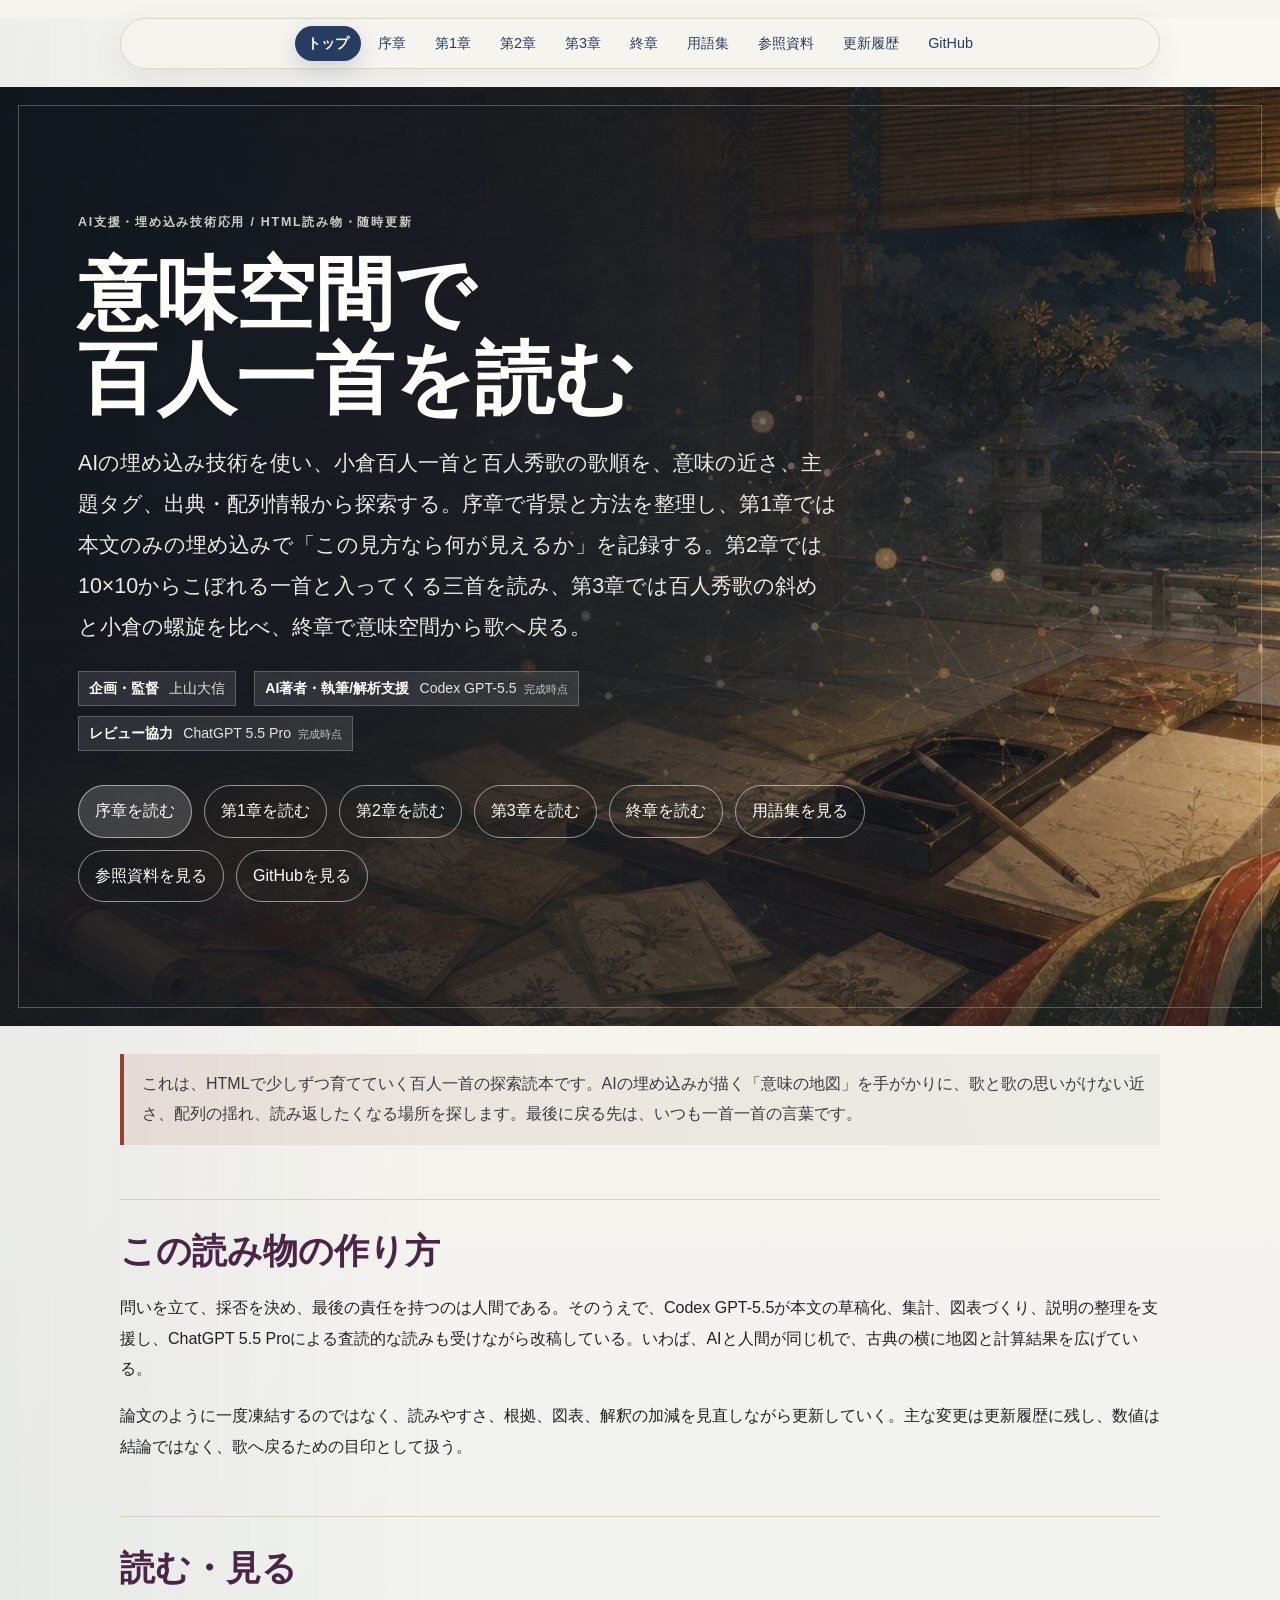
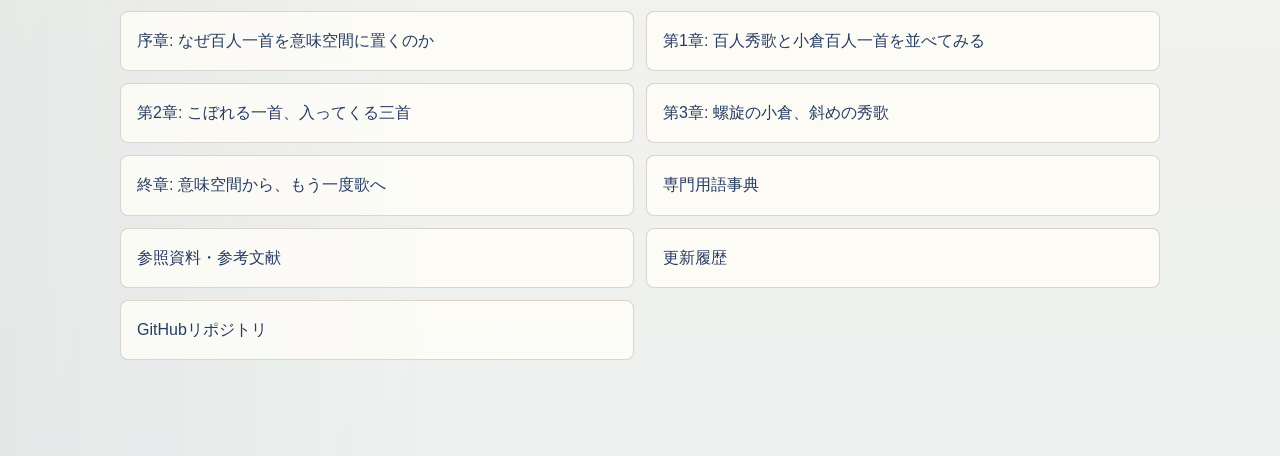
==== docs/index.html @ 50a4e195 "Initial public HTML reading series" ====
<!doctype html>
<html lang="ja">
  <head>
    <meta charset="utf-8" />
    <meta name="viewport" content="width=device-width, initial-scale=1" />
    <title>意味空間で百人一首を読む</title>
    <link rel="icon" type="image/svg+xml" href="./favicon.svg" />
    <style>
      body {
        color: #202124;
        font-family: -apple-system, BlinkMacSystemFont, "Hiragino Sans", "Yu Gothic", sans-serif;
        line-height: 1.8;
        margin: 0;
      }
      main {
        margin: 0 auto;
        max-width: 880px;
        padding: 48px 24px 64px;
      }
      nav a {
        margin-right: 16px;
      }
      h1 {
        font-size: clamp(2rem, 6vw, 4rem);
        line-height: 1.2;
      }
      a {
        color: #2457a6;
      }
      .note {
        border-left: 4px solid #d0d7de;
        padding-left: 16px;
      }
    </style>
    <link rel="stylesheet" href="./assets/reading.css?v=20260703-heian-hero4" />
  </head>
  <body class="home">
    <main>
      <nav>
        <a href="./" aria-current="page">トップ</a>
        <a href="./paper/0/">序章</a>
        <a href="./paper/">第1章</a>
        <a href="./paper/2/">第2章</a>
        <a href="./paper/3/">第3章</a>
        <a href="./paper/final/">終章</a>
        <a href="./glossary/">用語集</a>
        <a href="./references/">参照資料</a>
        <a href="./updates/">更新履歴</a>
        <a href="https://github.com/dueyama/hyakunin-isshu-semantic-map">GitHub</a>
      </nav>
      <header class="home-hero">
        <p class="eyebrow">AI支援・埋め込み技術応用 / HTML読み物・随時更新</p>
        <h1>意味空間で<br />百人一首を読む</h1>
        <p class="lead">
          AIの埋め込み技術を使い、小倉百人一首と百人秀歌の歌順を、意味の近さ、主題タグ、出典・配列情報から探索する。序章で背景と方法を整理し、第1章では本文のみの埋め込みで「この見方なら何が見えるか」を記録する。第2章では10×10からこぼれる一首と入ってくる三首を読み、第3章では百人秀歌の斜めと小倉の螺旋を比べ、終章で意味空間から歌へ戻る。
        </p>
        <div class="project-credits" aria-label="制作クレジット">
          <span><b>企画・監督</b> 上山大信</span>
          <span><b>AI著者・執筆/解析支援</b> Codex GPT-5.5 <small>完成時点</small></span>
          <span><b>レビュー協力</b> ChatGPT 5.5 Pro <small>完成時点</small></span>
        </div>
        <div class="hero-actions">
          <a href="./paper/0/">序章を読む</a>
          <a href="./paper/">第1章を読む</a>
          <a href="./paper/2/">第2章を読む</a>
          <a href="./paper/3/">第3章を読む</a>
          <a href="./paper/final/">終章を読む</a>
          <a href="./glossary/">用語集を見る</a>
          <a href="./references/">参照資料を見る</a>
          <a href="https://github.com/dueyama/hyakunin-isshu-semantic-map">GitHubを見る</a>
        </div>
      </header>
      <p class="note">
        これは、HTMLで少しずつ育てていく百人一首の探索読本です。AIの埋め込みが描く「意味の地図」を手がかりに、歌と歌の思いがけない近さ、配列の揺れ、読み返したくなる場所を探します。最後に戻る先は、いつも一首一首の言葉です。
      </p>
      <h2>この読み物の作り方</h2>
      <p>
        問いを立て、採否を決め、最後の責任を持つのは人間である。そのうえで、Codex GPT-5.5が本文の草稿化、集計、図表づくり、説明の整理を支援し、ChatGPT 5.5 Proによる査読的な読みも受けながら改稿している。いわば、AIと人間が同じ机で、古典の横に地図と計算結果を広げている。
      </p>
      <p>
        論文のように一度凍結するのではなく、読みやすさ、根拠、図表、解釈の加減を見直しながら更新していく。主な変更は更新履歴に残し、数値は結論ではなく、歌へ戻るための目印として扱う。
      </p>
      <h2>読む・見る</h2>
      <ul>
        <li><a href="./paper/0/">序章: なぜ百人一首を意味空間に置くのか</a></li>
        <li><a href="./paper/">第1章: 百人秀歌と小倉百人一首を並べてみる</a></li>
        <li><a href="./paper/2/">第2章: こぼれる一首、入ってくる三首</a></li>
        <li><a href="./paper/3/">第3章: 螺旋の小倉、斜めの秀歌</a></li>
        <li><a href="./paper/final/">終章: 意味空間から、もう一度歌へ</a></li>
        <li><a href="./glossary/">専門用語事典</a></li>
        <li><a href="./references/">参照資料・参考文献</a></li>
        <li><a href="./updates/">更新履歴</a></li>
        <li><a href="https://github.com/dueyama/hyakunin-isshu-semantic-map">GitHubリポジトリ</a></li>
      </ul>
    </main>
  </body>
</html>
---- docs/assets/reading.css ----
* {
  box-sizing: border-box;
}

:root {
  color-scheme: light;
  --ink: #202124;
  --soft-ink: #3a3a3f;
  --muted: #74706a;
  --line: #d7d0c2;
  --paper: #f4f3ee;
  --wash: #eceff0;
  --panel: rgba(255, 254, 249, 0.92);
  --plum: #4b2447;
  --cinnabar: #9a3f2f;
  --moss: #526b55;
  --indigo: #263c61;
  --gold: #a77d35;
  --shadow: 0 22px 70px rgba(38, 45, 47, 0.15);
  --serif: "Hiragino Mincho ProN", "Yu Mincho", "YuMincho", "Noto Serif JP", serif;
  --sans: -apple-system, BlinkMacSystemFont, "Hiragino Sans", "Yu Gothic", "YuGothic", sans-serif;
}

html {
  background: var(--paper);
  scroll-padding-top: 112px;
}

body {
  background:
    linear-gradient(90deg, rgba(38, 60, 97, 0.05) 0, transparent 34%),
    linear-gradient(180deg, #f8f7f2 0, var(--paper) 58%, #eef1ef 100%);
  color: var(--ink);
  font-family: var(--sans);
  line-height: 1.9;
  margin: 0;
}

body.home main,
body.article main {
  margin: 0;
  max-width: none;
  padding: 0 0 80px;
}

body.home > main > *,
body.article > main > * {
  margin-left: auto;
  margin-right: auto;
  max-width: 1040px;
  width: calc(100% - 44px);
}

body.home > main > .home-hero,
body.article > main > .article-hero {
  max-width: none;
  width: 100%;
}

nav {
  align-items: center;
  background: rgba(244, 243, 238, 0.82);
  border: 1px solid rgba(215, 208, 194, 0.82);
  border-radius: 999px;
  box-shadow: 0 12px 34px rgba(32, 33, 36, 0.07);
  display: flex;
  flex-wrap: wrap;
  gap: 5px;
  justify-content: center;
  margin-bottom: 0;
  margin-top: 18px;
  padding: 7px;
  position: sticky;
  top: 14px;
  z-index: 5;
}

nav a,
.button {
  border-radius: 999px;
  color: var(--indigo);
  display: inline-flex;
  font-size: 0.9rem;
  letter-spacing: 0;
  line-height: 1.3;
  margin-right: 0;
  padding: 8px 12px;
  text-decoration: none;
}

nav a:hover,
.button:hover {
  background: rgba(38, 60, 97, 0.09);
}

nav a[aria-current="page"] {
  background: var(--indigo);
  box-shadow: 0 8px 22px rgba(38, 60, 97, 0.18);
  color: #fffdfa;
  font-weight: 700;
}

nav a[aria-current="page"]:hover {
  background: var(--indigo);
  color: #fffdfa;
}

a {
  color: var(--indigo);
  text-decoration-color: rgba(154, 63, 47, 0.45);
  text-decoration-thickness: 1px;
  text-underline-offset: 4px;
}

a:hover {
  color: var(--cinnabar);
}

.term {
  color: var(--indigo);
  text-decoration-color: rgba(154, 63, 47, 0.42);
  text-decoration-line: underline;
  text-decoration-style: dotted;
  text-decoration-thickness: 1px;
  text-underline-offset: 4px;
}

.home-hero,
.article-hero {
  --hero-image: url("../figures/hero-heian-semantic-map.jpg");
  background-image:
    linear-gradient(90deg, rgba(20, 24, 31, 0.88) 0%, rgba(30, 32, 37, 0.68) 52%, rgba(30, 32, 37, 0.2) 100%),
    var(--hero-image);
  background-position: center 62%;
  background-size: 145% auto;
  border-radius: 0;
  color: #fffdfa;
  margin-top: 18px;
  min-height: min(62vh, 590px);
  overflow: hidden;
  padding: clamp(64px, 10vw, 124px) clamp(24px, 7vw, 78px);
  position: relative;
  width: 100%;
}

.home-hero {
  --hero-image: url("../figures/hero-heian-semantic-map.jpg");
  background-position: center center;
  background-size: cover;
  margin-top: 18px;
  max-width: none;
  min-height: min(66vh, 620px);
  width: 100%;
}

.article-one .article-hero {
  --hero-image: url("../figures/hero-heian-semantic-map.jpg");
}

.article-zero .article-hero {
  --hero-image: url("../figures/hero-heian-semantic-map.jpg");
}

.home-hero::before,
.article-hero::before {
  border: 1px solid rgba(255, 253, 250, 0.26);
  content: "";
  inset: 18px;
  pointer-events: none;
  position: absolute;
}

.home-hero > *,
.article-hero > * {
  max-width: 820px;
  position: relative;
}

.meta,
.eyebrow {
  color: inherit;
  font-size: 0.78rem;
  font-weight: 700;
  letter-spacing: 0.14em;
  margin: 0 0 18px;
  opacity: 0.78;
  text-transform: uppercase;
}

h1 {
  font-family: var(--serif);
  font-size: clamp(2.45rem, 6.2vw, 5.15rem);
  font-weight: 600;
  letter-spacing: 0;
  line-height: 1.06;
  margin: 0 0 22px;
}

.article-hero h1 {
  font-size: clamp(2.25rem, 5.2vw, 4.65rem);
}

.lead {
  color: inherit;
  font-size: clamp(1.06rem, 2vw, 1.34rem);
  line-height: 1.92;
  max-width: 760px;
  opacity: 0.92;
}

.project-credits {
  display: flex;
  flex-wrap: wrap;
  gap: 10px 18px;
  margin: 22px 0 0;
  max-width: 760px;
}

.project-credits span {
  background: rgba(255, 253, 250, 0.1);
  border: 1px solid rgba(255, 253, 250, 0.22);
  color: rgba(255, 253, 250, 0.88);
  font-size: 0.88rem;
  line-height: 1.5;
  padding: 6px 10px;
}

.project-credits b {
  color: #fffdfa;
  font-weight: 700;
  margin-right: 0.45em;
}

.project-credits small {
  color: rgba(255, 253, 250, 0.72);
  font-size: 0.78em;
  margin-left: 0.3em;
  white-space: nowrap;
}

.home-hero .project-credits {
  margin-bottom: 28px;
}

.hero-actions {
  display: flex;
  flex-wrap: wrap;
  gap: 12px;
  margin-top: 34px;
}

.hero-actions a {
  border: 1px solid rgba(255, 253, 250, 0.54);
  border-radius: 999px;
  color: #fffdfa;
  padding: 10px 16px;
  text-decoration: none;
}

.hero-actions a:first-child {
  background: rgba(255, 253, 250, 0.16);
}

.hero-actions a:hover {
  background: rgba(255, 253, 250, 0.26);
  color: #fffdfa;
}

.home .note,
.article .note {
  background: linear-gradient(90deg, rgba(154, 63, 47, 0.1), rgba(82, 107, 85, 0.06));
  border-left: 4px solid var(--cinnabar);
  color: var(--soft-ink);
  margin-bottom: 22px;
  margin-top: 28px;
  padding: 15px 0 15px 18px;
}

section {
  padding-top: 8px;
}

body.article section,
body.article .note {
  max-width: 920px;
}

body.article .article-hero .note {
  background: rgba(255, 253, 250, 0.08);
  border-left-color: rgba(201, 88, 65, 0.84);
  color: rgba(255, 253, 250, 0.88);
  max-width: 760px;
}

body.article section:has(.grid),
body.article section:has(.two),
body.article section:has(table) {
  max-width: 1040px;
}

body.article section:has(.figure-spread) {
  max-width: 1280px;
}

.chapter-toc {
  background: rgba(255, 254, 249, 0.76);
  border: 1px solid rgba(215, 208, 194, 0.92);
  border-radius: 8px;
  box-shadow: 0 14px 42px rgba(45, 50, 52, 0.06);
  margin-bottom: 18px;
  margin-top: 30px;
  max-width: 1040px;
  padding: 18px 20px 20px;
}

.toc-title {
  color: var(--plum);
  font-family: var(--serif);
  font-size: 1.12rem;
  font-weight: 600;
  line-height: 1.35;
  margin: 0 0 10px;
}

.chapter-toc ol {
  display: grid;
  gap: 7px 22px;
  grid-template-columns: repeat(auto-fit, minmax(220px, 1fr));
  line-height: 1.6;
  margin: 0;
  padding-left: 1.3em;
}

.chapter-toc li {
  color: var(--muted);
  padding-left: 0.15em;
}

.chapter-toc a {
  color: var(--indigo);
  text-decoration: none;
}

.chapter-toc a:hover {
  color: var(--cinnabar);
  text-decoration: underline;
  text-underline-offset: 4px;
}

h2 {
  border-top: 1px solid var(--line);
  color: var(--plum);
  font-family: var(--serif);
  font-size: clamp(1.48rem, 3vw, 2.2rem);
  font-weight: 600;
  letter-spacing: 0;
  line-height: 1.35;
  margin: 54px 0 18px;
  padding-top: 28px;
}

h3 {
  color: var(--indigo);
  font-size: 1.04rem;
  letter-spacing: 0;
  margin: 30px 0 10px;
}

p {
  margin: 0 0 1.05em;
}

code {
  background: rgba(38, 60, 97, 0.08);
  border: 1px solid rgba(38, 60, 97, 0.08);
  border-radius: 4px;
  color: #2e405f;
  padding: 0.08em 0.28em;
}

.grid {
  display: grid;
  gap: 16px;
  grid-template-columns: repeat(3, minmax(0, 1fr));
  margin: 24px 0 34px;
}

.term-roadmap {
  background: rgba(255, 254, 249, 0.74);
  border: 1px solid rgba(215, 208, 194, 0.92);
  border-radius: 8px;
  display: grid;
  grid-template-columns: repeat(auto-fit, minmax(145px, 1fr));
  margin: 24px 0 34px;
  overflow: hidden;
}

.term-step {
  border-right: 1px solid rgba(215, 208, 194, 0.82);
  min-width: 0;
  padding: 16px;
}

.term-step:last-child {
  border-right: 0;
}

.term-step b {
  color: var(--plum);
  display: block;
  font-family: var(--serif);
  font-size: 1.05rem;
  font-weight: 600;
  line-height: 1.35;
  margin-bottom: 7px;
}

.term-step span {
  color: var(--soft-ink);
  display: block;
  font-size: 0.88rem;
  line-height: 1.65;
  margin-bottom: 8px;
}

.term-step a {
  font-size: 0.82rem;
  font-weight: 700;
}

.deep-dive {
  background: rgba(255, 254, 249, 0.76);
  border: 1px solid rgba(215, 208, 194, 0.92);
  border-radius: 8px;
  margin: 18px 0;
  padding: 0;
}

.deep-dive summary {
  color: var(--ink);
  cursor: pointer;
  font-family: var(--serif);
  font-size: 1.18rem;
  font-weight: 600;
  line-height: 1.45;
  list-style-position: outside;
  padding: 18px 22px;
}

.deep-dive summary span {
  color: var(--muted);
  display: block;
  font-family: var(--sans);
  font-size: 0.78rem;
  font-weight: 700;
  letter-spacing: 0.08em;
  line-height: 1.4;
  margin-bottom: 4px;
}

.deep-dive[open] {
  padding-bottom: 8px;
}

.deep-dive[open] summary {
  border-bottom: 1px solid rgba(215, 208, 194, 0.7);
  margin-bottom: 18px;
}

.deep-dive > p,
.deep-dive > figure {
  margin-left: 22px;
  margin-right: 22px;
}

.card {
  background: var(--panel);
  border: 1px solid rgba(215, 208, 194, 0.92);
  border-radius: 8px;
  box-shadow: 0 16px 46px rgba(45, 50, 52, 0.08);
  padding: 20px;
}

.card b {
  color: var(--plum);
  display: block;
  font-family: var(--serif);
  font-size: 1.35rem;
  font-weight: 600;
  line-height: 1.35;
  margin-bottom: 8px;
}

.card span {
  color: var(--muted);
  display: block;
  font-size: 0.94rem;
}

.two {
  display: grid;
  gap: 22px;
  grid-template-columns: repeat(2, minmax(0, 1fr));
}

.table-wrap {
  margin: 18px 0 32px;
  overflow-x: auto;
}

.table-wrap table {
  margin: 0;
  min-width: 720px;
}

.poem-table table {
  min-width: 1120px;
}

.poem-table th:nth-child(3),
.poem-table th:nth-child(4) {
  min-width: 240px;
}

.poem-table tr[id] {
  scroll-margin-top: 112px;
}

.poem-id {
  color: var(--muted);
  display: block;
  font-size: 0.82rem;
  font-weight: 700;
  line-height: 1.45;
  margin-bottom: 5px;
}

.waka {
  background: rgba(255, 253, 250, 0.62);
  border-left: 3px solid rgba(154, 63, 47, 0.32);
  border-radius: 0 6px 6px 0;
  color: var(--ink);
  display: block;
  font-family: var(--serif);
  font-size: 0.98rem;
  line-height: 1.75;
  padding: 8px 10px 8px 12px;
}

.waka-quote {
  background: rgba(255, 253, 250, 0.72);
  border-left: 4px solid rgba(154, 63, 47, 0.42);
  color: var(--ink);
  font-family: var(--serif);
  font-size: clamp(1.08rem, 2vw, 1.28rem);
  line-height: 1.95;
  margin: 22px 0 28px;
  padding: 14px 18px;
}

.poem-card-grid {
  display: grid;
  gap: 16px;
  grid-template-columns: repeat(3, minmax(0, 1fr));
  margin: 22px 0 34px;
}

.poem-card {
  background: rgba(255, 254, 249, 0.78);
  border: 1px solid rgba(215, 208, 194, 0.94);
  border-radius: 8px;
  padding: 18px;
}

.poem-card p:last-child {
  margin-bottom: 0;
}

.poem-card .waka {
  margin-bottom: 12px;
}

.poem-meta {
  color: var(--muted);
  display: block;
  font-size: 0.82rem;
  font-weight: 600;
  margin-top: 3px;
}

figure {
  margin: 28px 0 38px;
}

.figure-spread {
  margin-bottom: 52px;
  margin-top: 34px;
}

.figure-wide {
  margin-bottom: 52px;
  margin-left: 50%;
  margin-top: 34px;
  max-width: 1280px;
  transform: translateX(-50%);
  width: min(1280px, calc(100vw - 44px));
}

figure img {
  background: #fffdfa;
  border: 1px solid rgba(215, 208, 194, 0.95);
  border-radius: 8px;
  box-shadow: var(--shadow);
  display: block;
  height: auto;
  width: 100%;
}

.figure-spread img {
  border-radius: 4px;
}

.figure-wide img {
  border-radius: 4px;
}

.article-illustration {
  margin-bottom: 44px;
  margin-left: auto;
  margin-right: auto;
  margin-top: 34px;
  max-width: 920px;
}

.article-illustration img {
  aspect-ratio: 3 / 2;
  object-fit: cover;
}

figcaption {
  color: var(--muted);
  font-size: 0.88rem;
  line-height: 1.65;
  margin-top: 10px;
}

table {
  background: rgba(255, 254, 249, 0.76);
  border-collapse: collapse;
  border-top: 1px solid var(--line);
  margin: 18px 0 32px;
  width: 100%;
}

td,
th {
  border-bottom: 1px solid var(--line);
  padding: 11px 10px;
  text-align: left;
  vertical-align: top;
}

th {
  color: var(--plum);
  font-weight: 700;
  white-space: nowrap;
}

ul {
  padding-left: 1.2rem;
}

.tag {
  background: rgba(255, 254, 249, 0.72);
  border: 1px solid var(--line);
  border-radius: 999px;
  display: inline-block;
  font-size: 0.88rem;
  margin: 0 6px 8px 0;
  padding: 3px 11px;
}

.cite {
  color: var(--cinnabar);
  font-size: 0.82em;
  font-weight: 700;
  padding-left: 0.12em;
  text-decoration: none;
  vertical-align: super;
}

a:not(.cite) + .cite,
.cite + .cite {
  margin-left: 0.24em;
}

.cite:hover {
  color: var(--plum);
  text-decoration: underline;
}

.references {
  border-top: 1px solid var(--line);
  margin-top: 58px;
  padding-top: 28px;
}

.references h2 {
  border-top: 0;
  margin-top: 0;
  padding-top: 0;
}

.ref-list {
  display: grid;
  gap: 12px;
  margin: 18px 0 0;
}

.ref-item {
  background: rgba(255, 254, 249, 0.72);
  border: 1px solid rgba(215, 208, 194, 0.9);
  border-radius: 8px;
  color: var(--soft-ink);
  padding: 12px 14px 12px 62px;
  position: relative;
  scroll-margin-top: 112px;
}

.ref-label {
  color: var(--cinnabar);
  font-weight: 800;
  left: 14px;
  position: absolute;
  top: 12px;
}

.glossary-list {
  display: grid;
  gap: 14px;
  margin: 18px 0 0;
}

.glossary-item {
  background: rgba(255, 254, 249, 0.76);
  border: 1px solid rgba(215, 208, 194, 0.9);
  border-radius: 8px;
  padding: 16px 18px;
  scroll-margin-top: 112px;
}

.glossary-item h3 {
  color: var(--plum);
  font-family: var(--serif);
  font-size: 1.28rem;
  font-weight: 600;
  line-height: 1.35;
  margin: 0 0 8px;
}

.glossary-item p:last-child {
  margin-bottom: 0;
}

.anchor-link {
  color: var(--cinnabar);
  font-family: var(--sans);
  font-size: 0.76rem;
  font-weight: 700;
  margin-left: 0.5em;
  text-decoration: none;
}

.anchor-link:hover {
  text-decoration: underline;
}

.keep {
  color: var(--moss);
  font-weight: 700;
}

.hold {
  color: var(--cinnabar);
  font-weight: 700;
}

.home h2 {
  max-width: 1040px;
}

.home main > ul {
  display: grid;
  gap: 12px;
  grid-template-columns: repeat(2, minmax(0, 1fr));
  list-style: none;
  padding: 0;
}

.home main > ul li {
  background: rgba(255, 254, 249, 0.78);
  border: 1px solid rgba(215, 208, 194, 0.9);
  border-radius: 8px;
  min-height: 56px;
}

.home main > ul a {
  display: block;
  height: 100%;
  padding: 14px 16px;
  text-decoration: none;
}

.home main > ul a:hover {
  background: rgba(38, 60, 97, 0.06);
}

@media (max-width: 820px) {
  html {
    scroll-padding-top: 18px;
  }

  body.home > main > *,
  body.article > main > * {
    width: calc(100% - 28px);
  }

  nav {
    border-radius: 18px;
    justify-content: flex-start;
    margin-top: 10px;
    overflow-x: auto;
    position: static;
  }

  .home-hero,
  .article-hero {
    background-size: cover;
    min-height: 560px;
    padding: 54px 22px;
  }

  .home-hero::before,
  .article-hero::before {
    inset: 12px;
  }

  .grid,
  .two,
  .term-roadmap,
  .poem-card-grid,
  .chapter-toc ol,
  .home main > ul {
    grid-template-columns: 1fr;
  }

  .term-step {
    border-bottom: 1px solid rgba(215, 208, 194, 0.82);
    border-right: 0;
  }

  .term-step:last-child {
    border-bottom: 0;
  }

  th {
    white-space: normal;
  }

  .ref-item,
  .glossary-item {
    scroll-margin-top: 18px;
  }
}
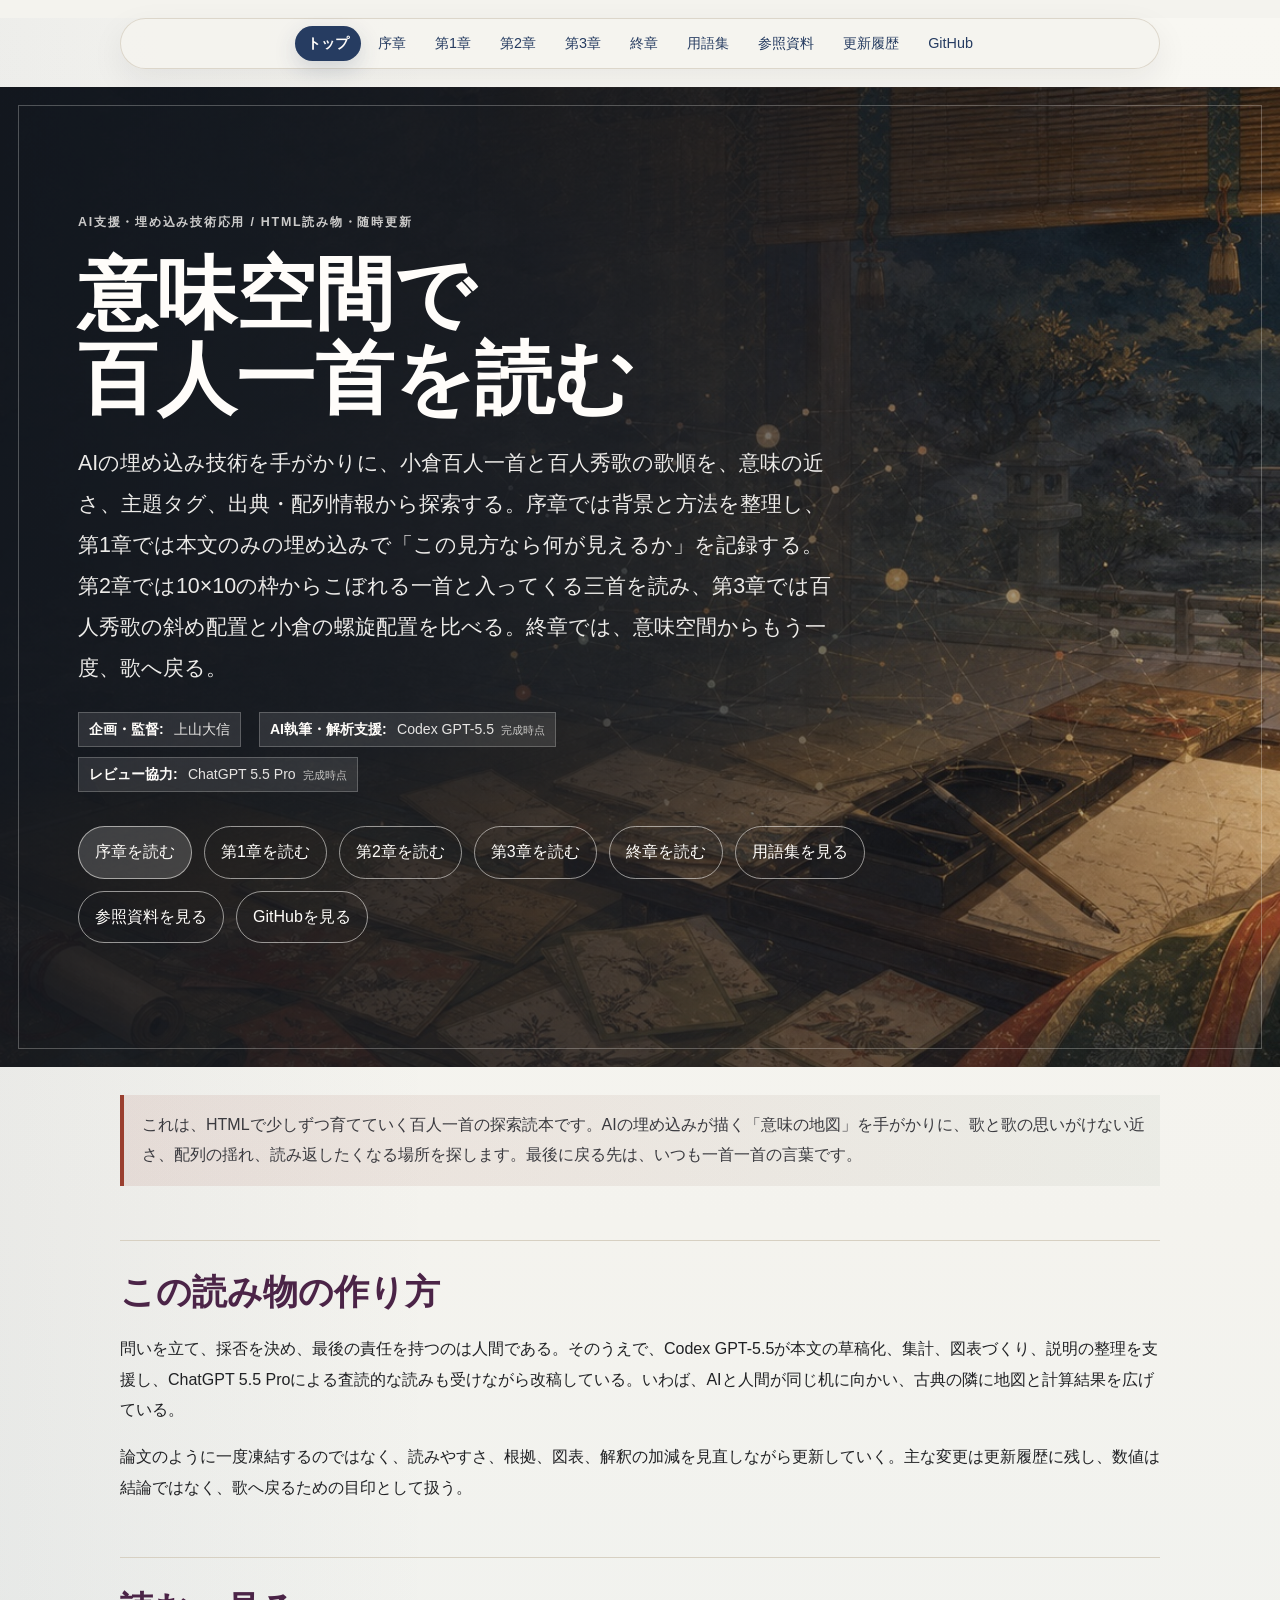
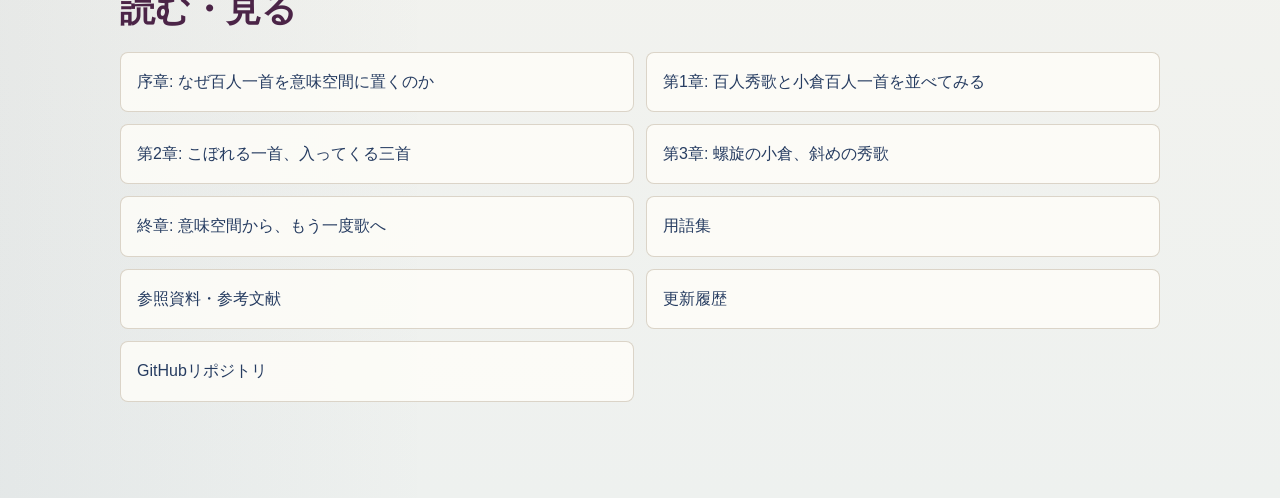
==== commit 31530467: "Polish Japanese wording after public proofread" ====
--- a/docs/index.html
+++ b/docs/index.html
@@ -52,12 +52,12 @@
         <p class="eyebrow">AI支援・埋め込み技術応用 / HTML読み物・随時更新</p>
         <h1>意味空間で<br />百人一首を読む</h1>
         <p class="lead">
-          AIの埋め込み技術を使い、小倉百人一首と百人秀歌の歌順を、意味の近さ、主題タグ、出典・配列情報から探索する。序章で背景と方法を整理し、第1章では本文のみの埋め込みで「この見方なら何が見えるか」を記録する。第2章では10×10からこぼれる一首と入ってくる三首を読み、第3章では百人秀歌の斜めと小倉の螺旋を比べ、終章で意味空間から歌へ戻る。
+          AIの埋め込み技術を手がかりに、小倉百人一首と百人秀歌の歌順を、意味の近さ、主題タグ、出典・配列情報から探索する。序章では背景と方法を整理し、第1章では本文のみの埋め込みで「この見方なら何が見えるか」を記録する。第2章では10×10の枠からこぼれる一首と入ってくる三首を読み、第3章では百人秀歌の斜め配置と小倉の螺旋配置を比べる。終章では、意味空間からもう一度、歌へ戻る。
         </p>
         <div class="project-credits" aria-label="制作クレジット">
-          <span><b>企画・監督</b> 上山大信</span>
-          <span><b>AI著者・執筆/解析支援</b> Codex GPT-5.5 <small>完成時点</small></span>
-          <span><b>レビュー協力</b> ChatGPT 5.5 Pro <small>完成時点</small></span>
+          <span><b>企画・監督:</b> 上山大信</span>
+          <span><b>AI執筆・解析支援:</b> Codex GPT-5.5 <small>完成時点</small></span>
+          <span><b>レビュー協力:</b> ChatGPT 5.5 Pro <small>完成時点</small></span>
         </div>
         <div class="hero-actions">
           <a href="./paper/0/">序章を読む</a>
@@ -75,7 +75,7 @@
       </p>
       <h2>この読み物の作り方</h2>
       <p>
-        問いを立て、採否を決め、最後の責任を持つのは人間である。そのうえで、Codex GPT-5.5が本文の草稿化、集計、図表づくり、説明の整理を支援し、ChatGPT 5.5 Proによる査読的な読みも受けながら改稿している。いわば、AIと人間が同じ机で、古典の横に地図と計算結果を広げている。
+        問いを立て、採否を決め、最後の責任を持つのは人間である。そのうえで、Codex GPT-5.5が本文の草稿化、集計、図表づくり、説明の整理を支援し、ChatGPT 5.5 Proによる査読的な読みも受けながら改稿している。いわば、AIと人間が同じ机に向かい、古典の隣に地図と計算結果を広げている。
       </p>
       <p>
         論文のように一度凍結するのではなく、読みやすさ、根拠、図表、解釈の加減を見直しながら更新していく。主な変更は更新履歴に残し、数値は結論ではなく、歌へ戻るための目印として扱う。
@@ -87,7 +87,7 @@
         <li><a href="./paper/2/">第2章: こぼれる一首、入ってくる三首</a></li>
         <li><a href="./paper/3/">第3章: 螺旋の小倉、斜めの秀歌</a></li>
         <li><a href="./paper/final/">終章: 意味空間から、もう一度歌へ</a></li>
-        <li><a href="./glossary/">専門用語事典</a></li>
+        <li><a href="./glossary/">用語集</a></li>
         <li><a href="./references/">参照資料・参考文献</a></li>
         <li><a href="./updates/">更新履歴</a></li>
         <li><a href="https://github.com/dueyama/hyakunin-isshu-semantic-map">GitHubリポジトリ</a></li>
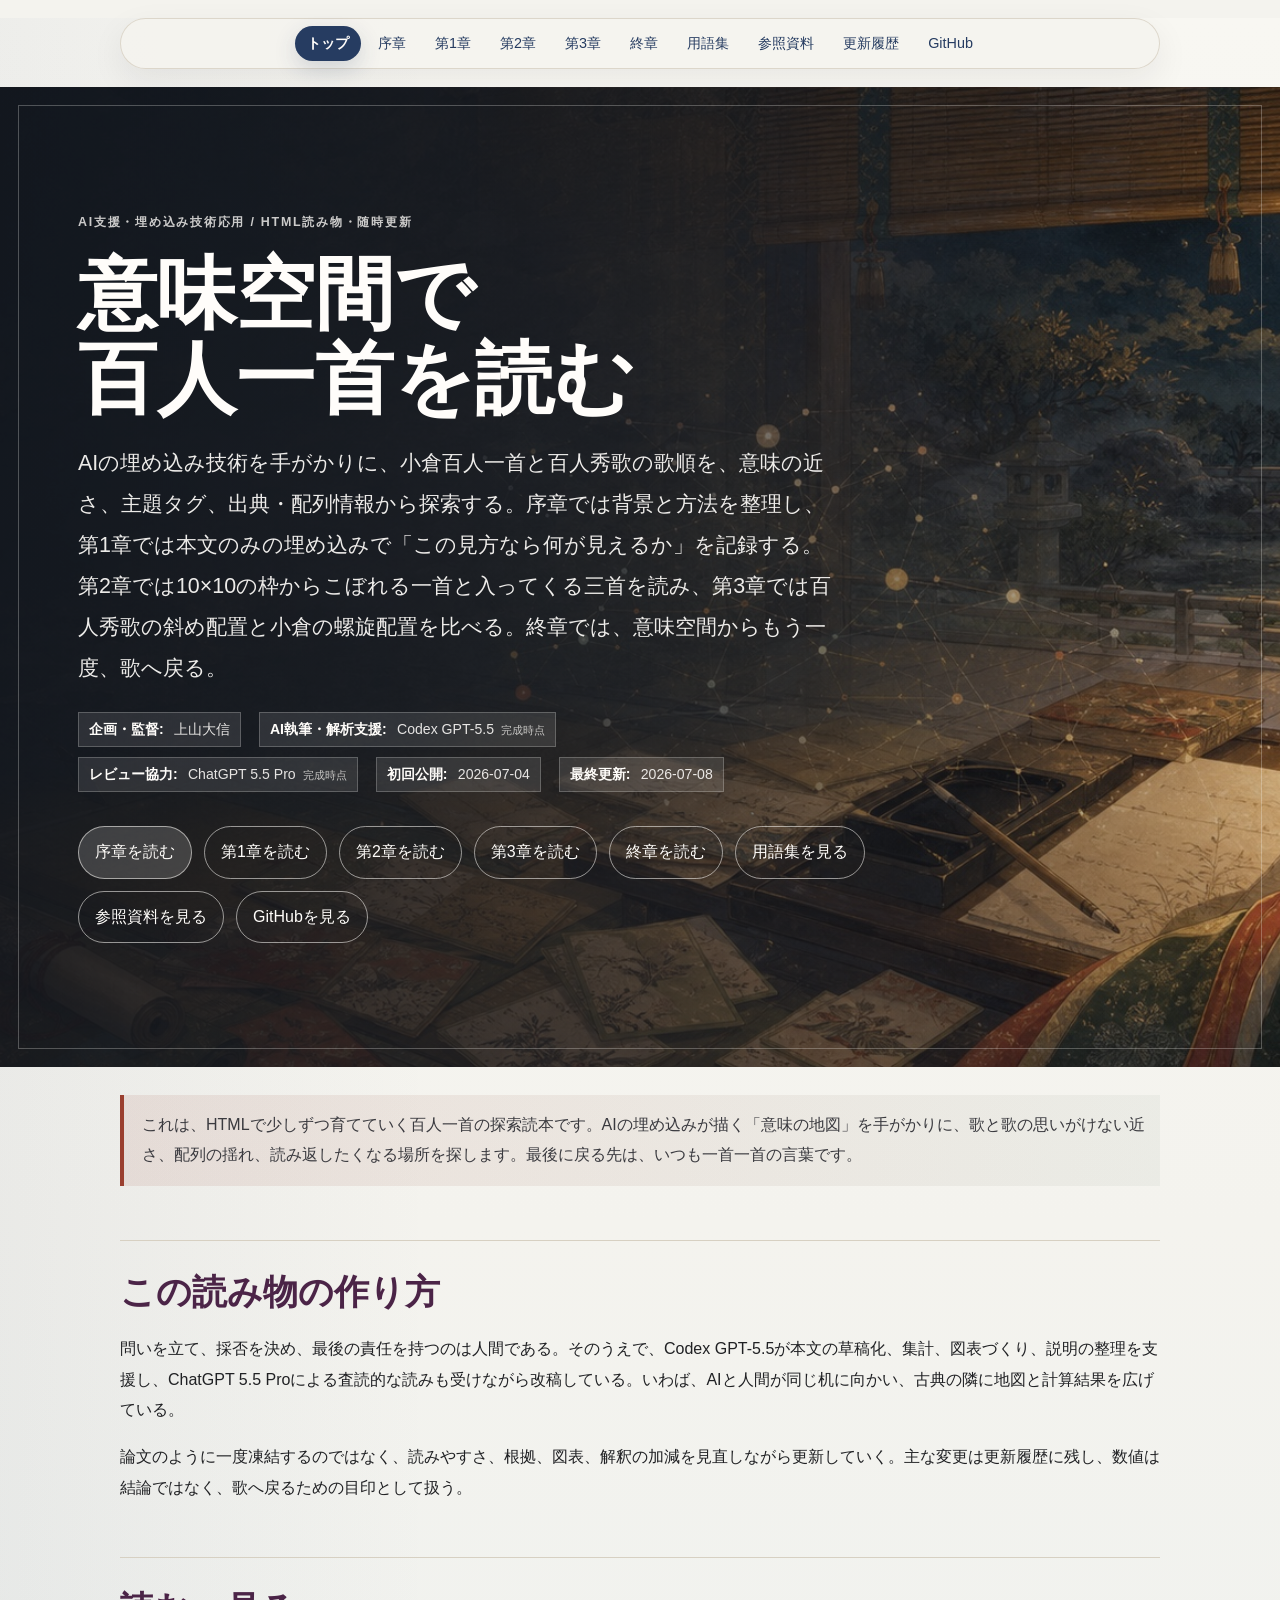
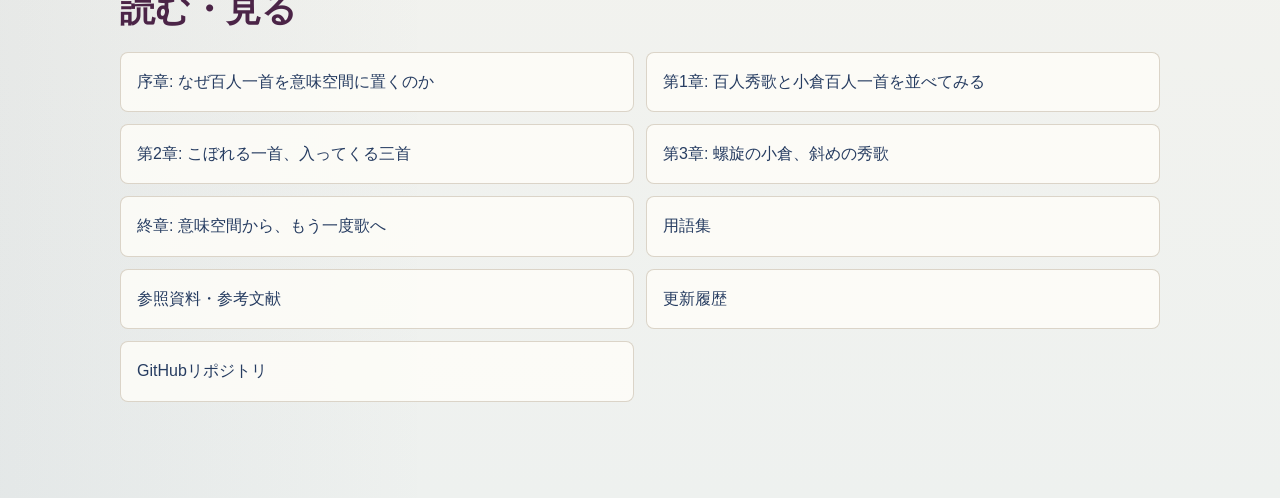
==== commit e128ee25: "Add interpretive cautions from review" ====
--- a/docs/index.html
+++ b/docs/index.html
@@ -58,6 +58,8 @@
           <span><b>企画・監督:</b> 上山大信</span>
           <span><b>AI執筆・解析支援:</b> Codex GPT-5.5 <small>完成時点</small></span>
           <span><b>レビュー協力:</b> ChatGPT 5.5 Pro <small>完成時点</small></span>
+          <span><b>初回公開:</b> 2026-07-04</span>
+          <span><b>最終更新:</b> 2026-07-08</span>
         </div>
         <div class="hero-actions">
           <a href="./paper/0/">序章を読む</a>
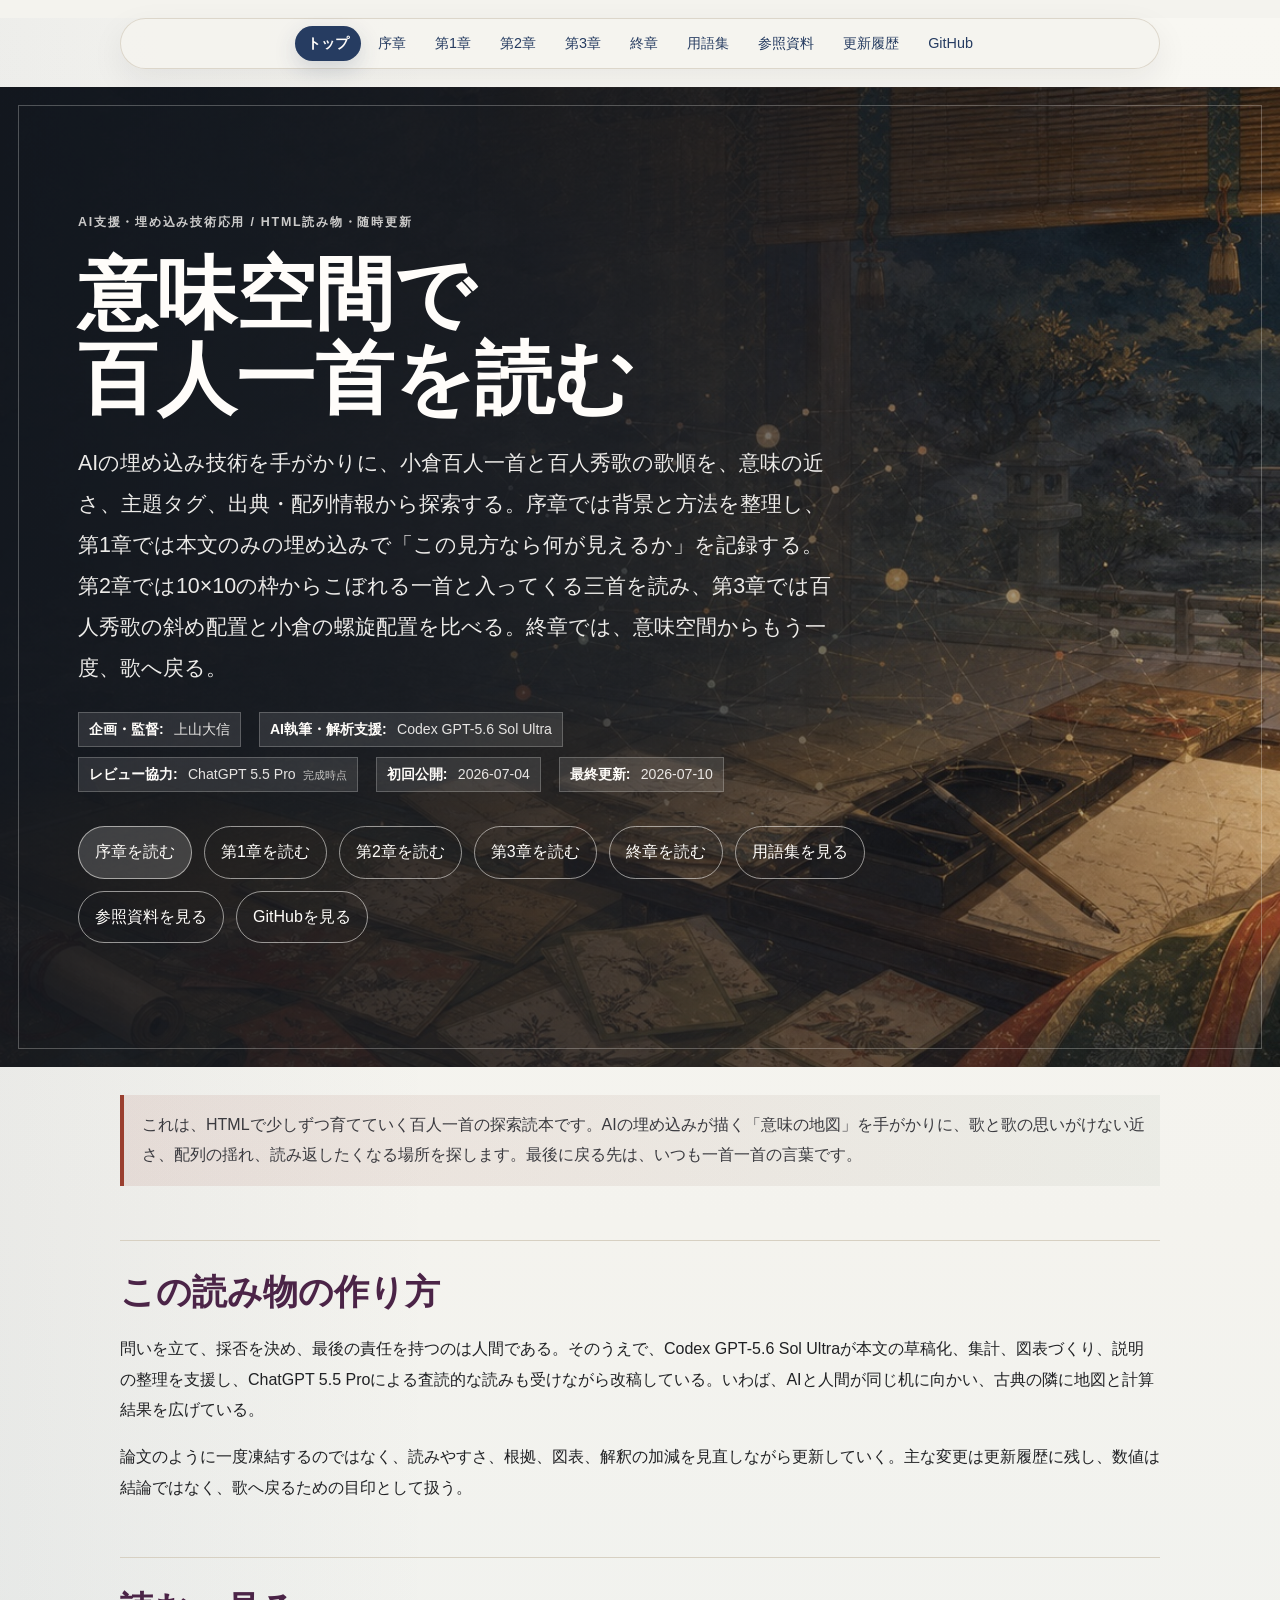
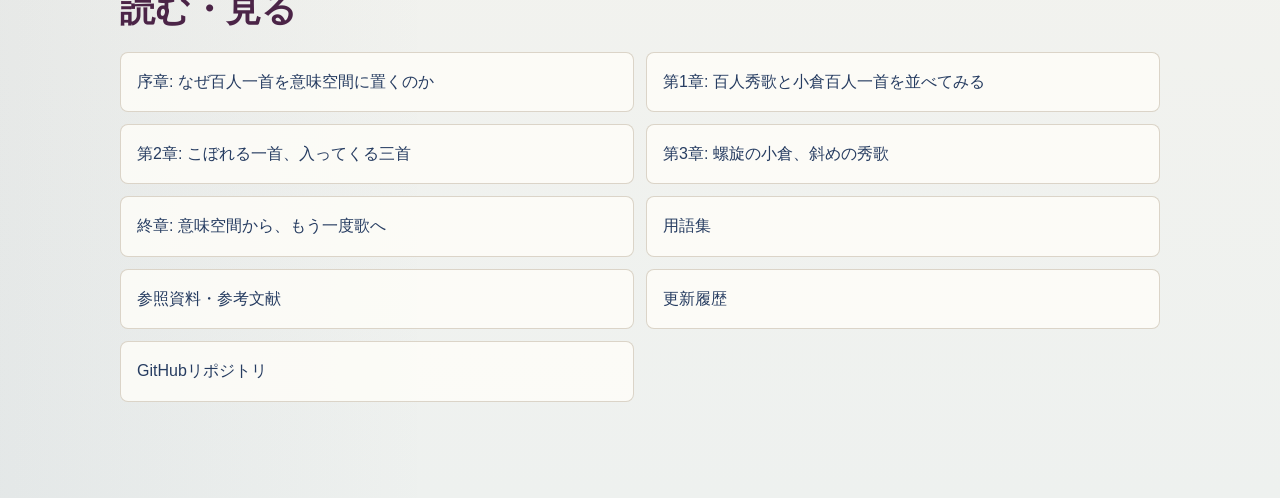
==== commit 2d16eecd: "Correct 10x10 baseline and refresh publication" ====
--- a/docs/index.html
+++ b/docs/index.html
@@ -4,6 +4,15 @@
     <meta charset="utf-8" />
     <meta name="viewport" content="width=device-width, initial-scale=1" />
     <title>意味空間で百人一首を読む</title>
+    <meta name="description" content="AIの埋め込み技術を手がかりに、小倉百人一首と百人秀歌の歌順、意味の近さ、10×10配置を探索する日本語HTML読本。" />
+    <link rel="canonical" href="https://dueyama.github.io/hyakunin-isshu-semantic-map/" />
+    <meta property="og:locale" content="ja_JP" />
+    <meta property="og:type" content="website" />
+    <meta property="og:title" content="意味空間で百人一首を読む" />
+    <meta property="og:description" content="AIの埋め込み技術を手がかりに、小倉百人一首と百人秀歌を探索する日本語HTML読本。" />
+    <meta property="og:url" content="https://dueyama.github.io/hyakunin-isshu-semantic-map/" />
+    <meta property="og:image" content="https://dueyama.github.io/hyakunin-isshu-semantic-map/figures/hero-heian-semantic-map.jpg" />
+    <meta name="twitter:card" content="summary_large_image" />
     <link rel="icon" type="image/svg+xml" href="./favicon.svg" />
     <style>
       body {
@@ -32,7 +41,7 @@
         padding-left: 16px;
       }
     </style>
-    <link rel="stylesheet" href="./assets/reading.css?v=20260703-heian-hero4" />
+    <link rel="stylesheet" href="./assets/reading.css?v=20260710-review" />
   </head>
   <body class="home">
     <main>
@@ -56,10 +65,10 @@
         </p>
         <div class="project-credits" aria-label="制作クレジット">
           <span><b>企画・監督:</b> 上山大信</span>
-          <span><b>AI執筆・解析支援:</b> Codex GPT-5.5 <small>完成時点</small></span>
+          <span><b>AI執筆・解析支援:</b> Codex GPT-5.6 Sol Ultra</span>
           <span><b>レビュー協力:</b> ChatGPT 5.5 Pro <small>完成時点</small></span>
           <span><b>初回公開:</b> 2026-07-04</span>
-          <span><b>最終更新:</b> 2026-07-08</span>
+          <span><b>最終更新:</b> 2026-07-10</span>
         </div>
         <div class="hero-actions">
           <a href="./paper/0/">序章を読む</a>
@@ -77,7 +86,7 @@
       </p>
       <h2>この読み物の作り方</h2>
       <p>
-        問いを立て、採否を決め、最後の責任を持つのは人間である。そのうえで、Codex GPT-5.5が本文の草稿化、集計、図表づくり、説明の整理を支援し、ChatGPT 5.5 Proによる査読的な読みも受けながら改稿している。いわば、AIと人間が同じ机に向かい、古典の隣に地図と計算結果を広げている。
+        問いを立て、採否を決め、最後の責任を持つのは人間である。そのうえで、Codex GPT-5.6 Sol Ultraが本文の草稿化、集計、図表づくり、説明の整理を支援し、ChatGPT 5.5 Proによる査読的な読みも受けながら改稿している。いわば、AIと人間が同じ机に向かい、古典の隣に地図と計算結果を広げている。
       </p>
       <p>
         論文のように一度凍結するのではなく、読みやすさ、根拠、図表、解釈の加減を見直しながら更新していく。主な変更は更新履歴に残し、数値は結論ではなく、歌へ戻るための目印として扱う。
--- a/docs/assets/reading.css
+++ b/docs/assets/reading.css
@@ -606,6 +606,11 @@
   width: min(1280px, calc(100vw - 44px));
 }
 
+.deep-dive > figure.figure-wide {
+  margin-left: 50%;
+  margin-right: 0;
+}
+
 figure img {
   background: #fffdfa;
   border: 1px solid rgba(215, 208, 194, 0.95);
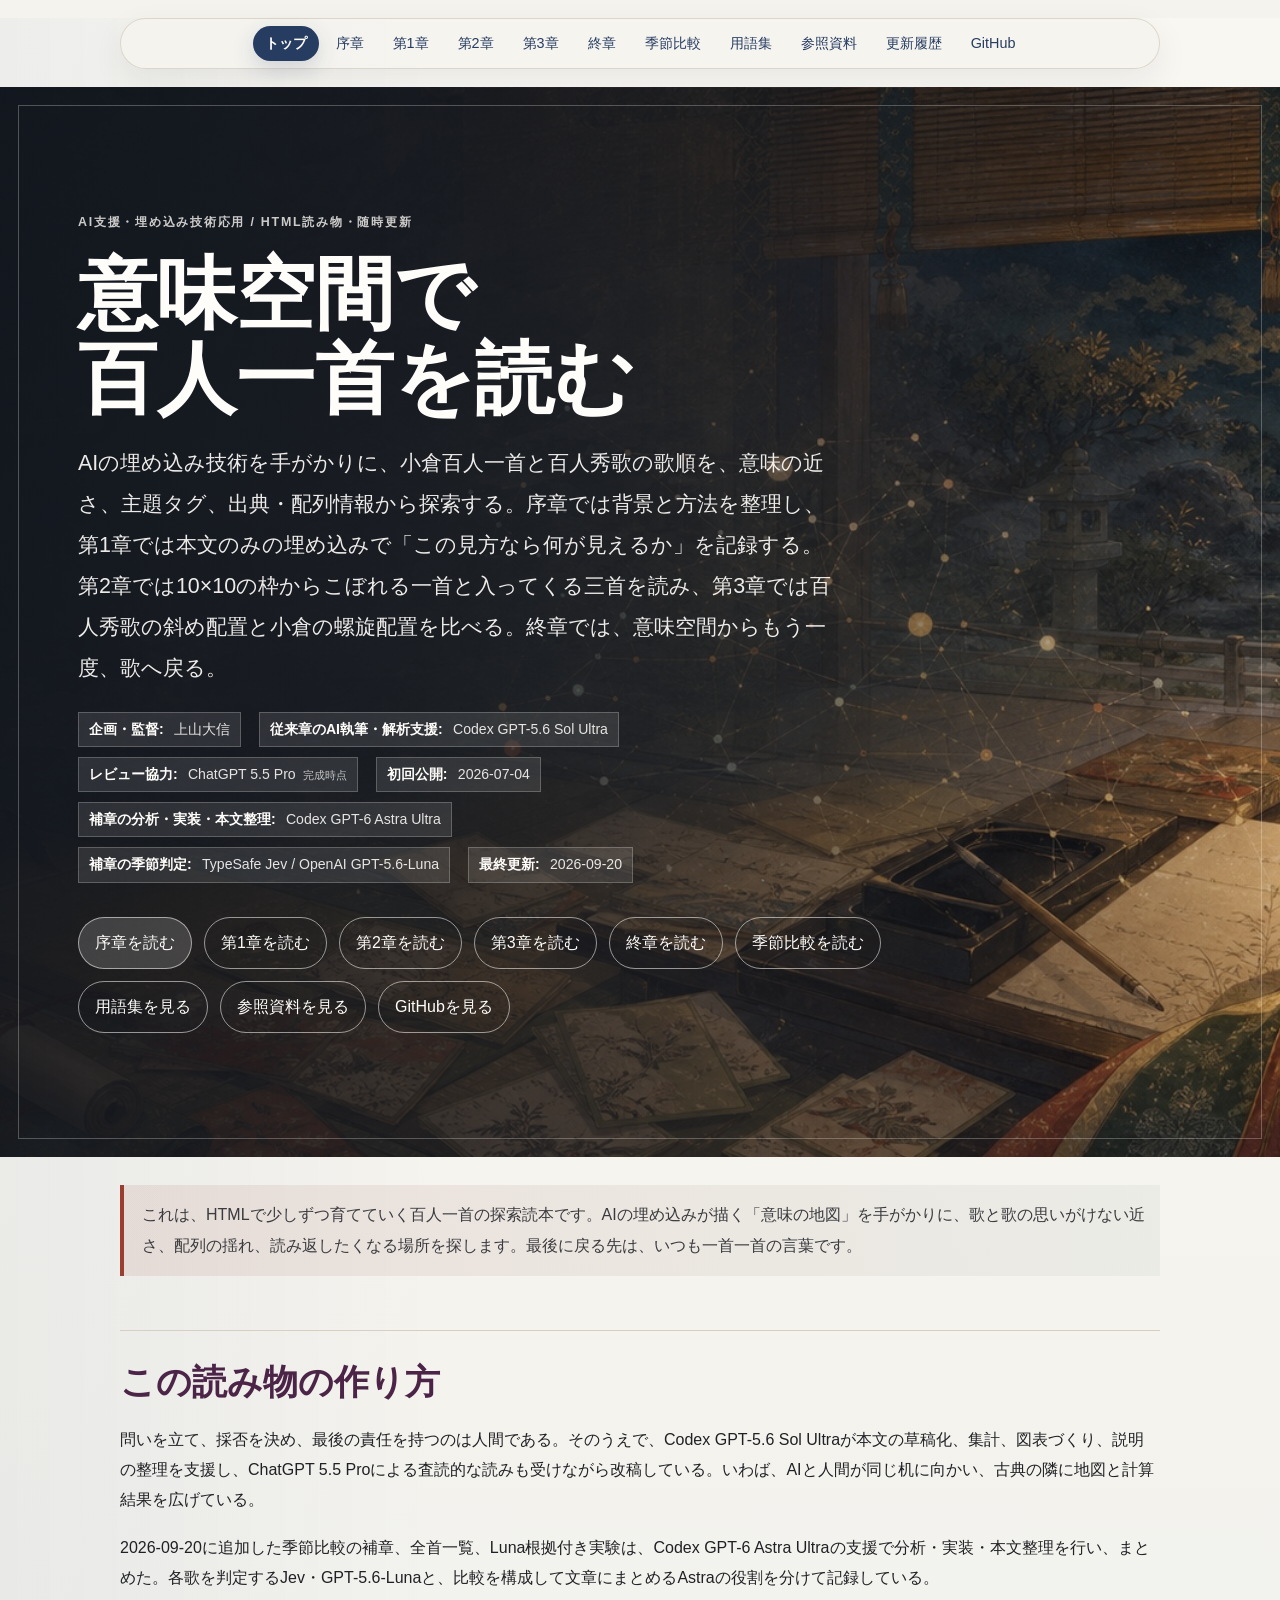
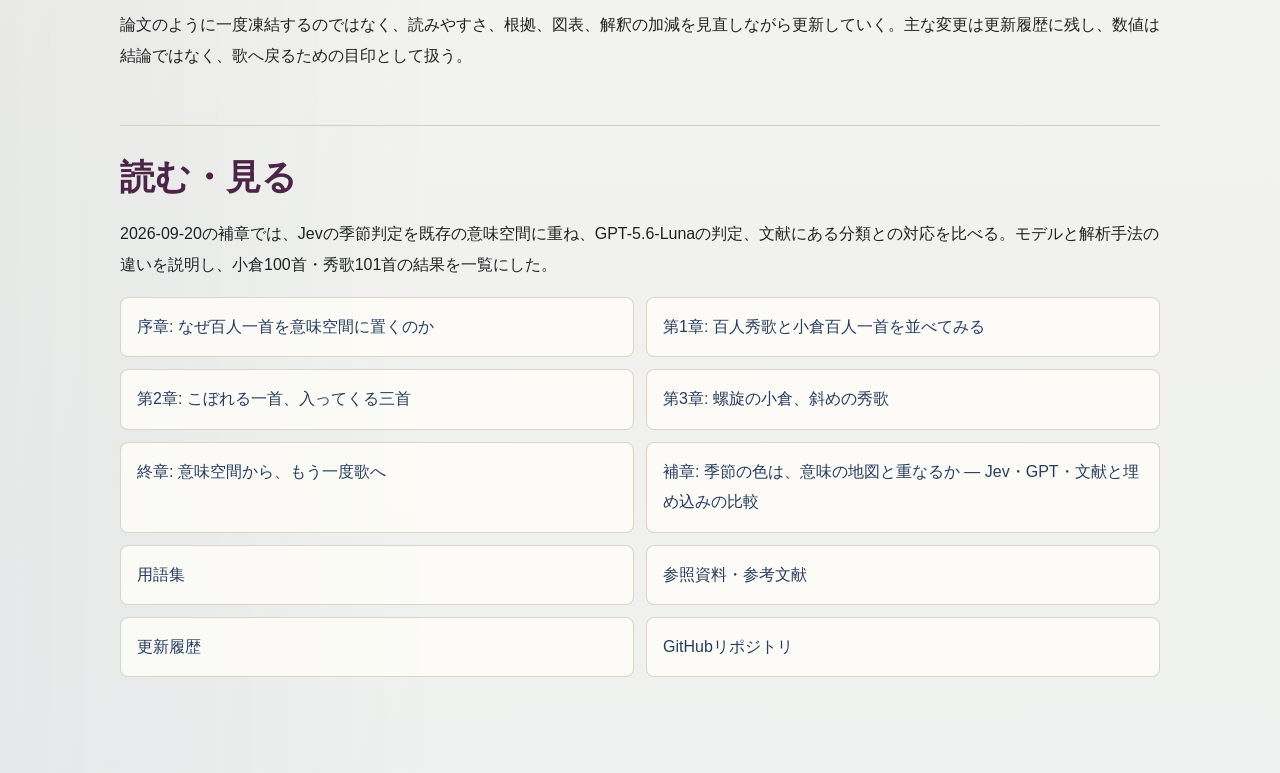
==== commit d40c259b: "Add seasonal comparisons with Jev and GPT-5.6-Luna" ====
--- a/docs/index.html
+++ b/docs/index.html
@@ -52,6 +52,7 @@
         <a href="./paper/2/">第2章</a>
         <a href="./paper/3/">第3章</a>
         <a href="./paper/final/">終章</a>
+        <a href="./paper/seasons/">季節比較</a>
         <a href="./glossary/">用語集</a>
         <a href="./references/">参照資料</a>
         <a href="./updates/">更新履歴</a>
@@ -65,10 +66,12 @@
         </p>
         <div class="project-credits" aria-label="制作クレジット">
           <span><b>企画・監督:</b> 上山大信</span>
-          <span><b>AI執筆・解析支援:</b> Codex GPT-5.6 Sol Ultra</span>
+          <span><b>従来章のAI執筆・解析支援:</b> Codex GPT-5.6 Sol Ultra</span>
           <span><b>レビュー協力:</b> ChatGPT 5.5 Pro <small>完成時点</small></span>
           <span><b>初回公開:</b> 2026-07-04</span>
-          <span><b>最終更新:</b> 2026-07-10</span>
+          <span><b>補章の分析・実装・本文整理:</b> Codex GPT-6 Astra Ultra</span>
+          <span><b>補章の季節判定:</b> TypeSafe Jev / OpenAI GPT-5.6-Luna</span>
+          <span><b>最終更新:</b> 2026-09-20</span>
         </div>
         <div class="hero-actions">
           <a href="./paper/0/">序章を読む</a>
@@ -76,6 +79,7 @@
           <a href="./paper/2/">第2章を読む</a>
           <a href="./paper/3/">第3章を読む</a>
           <a href="./paper/final/">終章を読む</a>
+          <a href="./paper/seasons/">季節比較を読む</a>
           <a href="./glossary/">用語集を見る</a>
           <a href="./references/">参照資料を見る</a>
           <a href="https://github.com/dueyama/hyakunin-isshu-semantic-map">GitHubを見る</a>
@@ -88,16 +92,19 @@
       <p>
         問いを立て、採否を決め、最後の責任を持つのは人間である。そのうえで、Codex GPT-5.6 Sol Ultraが本文の草稿化、集計、図表づくり、説明の整理を支援し、ChatGPT 5.5 Proによる査読的な読みも受けながら改稿している。いわば、AIと人間が同じ机に向かい、古典の隣に地図と計算結果を広げている。
       </p>
+      <p>2026-09-20に追加した季節比較の補章、全首一覧、Luna根拠付き実験は、Codex GPT-6 Astra Ultraの支援で分析・実装・本文整理を行い、まとめた。各歌を判定するJev・GPT-5.6-Lunaと、比較を構成して文章にまとめるAstraの役割を分けて記録している。</p>
       <p>
         論文のように一度凍結するのではなく、読みやすさ、根拠、図表、解釈の加減を見直しながら更新していく。主な変更は更新履歴に残し、数値は結論ではなく、歌へ戻るための目印として扱う。
       </p>
       <h2>読む・見る</h2>
+      <p>2026-09-20の補章では、Jevの季節判定を既存の意味空間に重ね、GPT-5.6-Lunaの判定、文献にある分類との対応を比べる。モデルと解析手法の違いを説明し、小倉100首・秀歌101首の結果を一覧にした。</p>
       <ul>
         <li><a href="./paper/0/">序章: なぜ百人一首を意味空間に置くのか</a></li>
         <li><a href="./paper/">第1章: 百人秀歌と小倉百人一首を並べてみる</a></li>
         <li><a href="./paper/2/">第2章: こぼれる一首、入ってくる三首</a></li>
         <li><a href="./paper/3/">第3章: 螺旋の小倉、斜めの秀歌</a></li>
         <li><a href="./paper/final/">終章: 意味空間から、もう一度歌へ</a></li>
+        <li><a href="./paper/seasons/">補章: 季節の色は、意味の地図と重なるか — Jev・GPT・文献と埋め込みの比較</a></li>
         <li><a href="./glossary/">用語集</a></li>
         <li><a href="./references/">参照資料・参考文献</a></li>
         <li><a href="./updates/">更新履歴</a></li>
